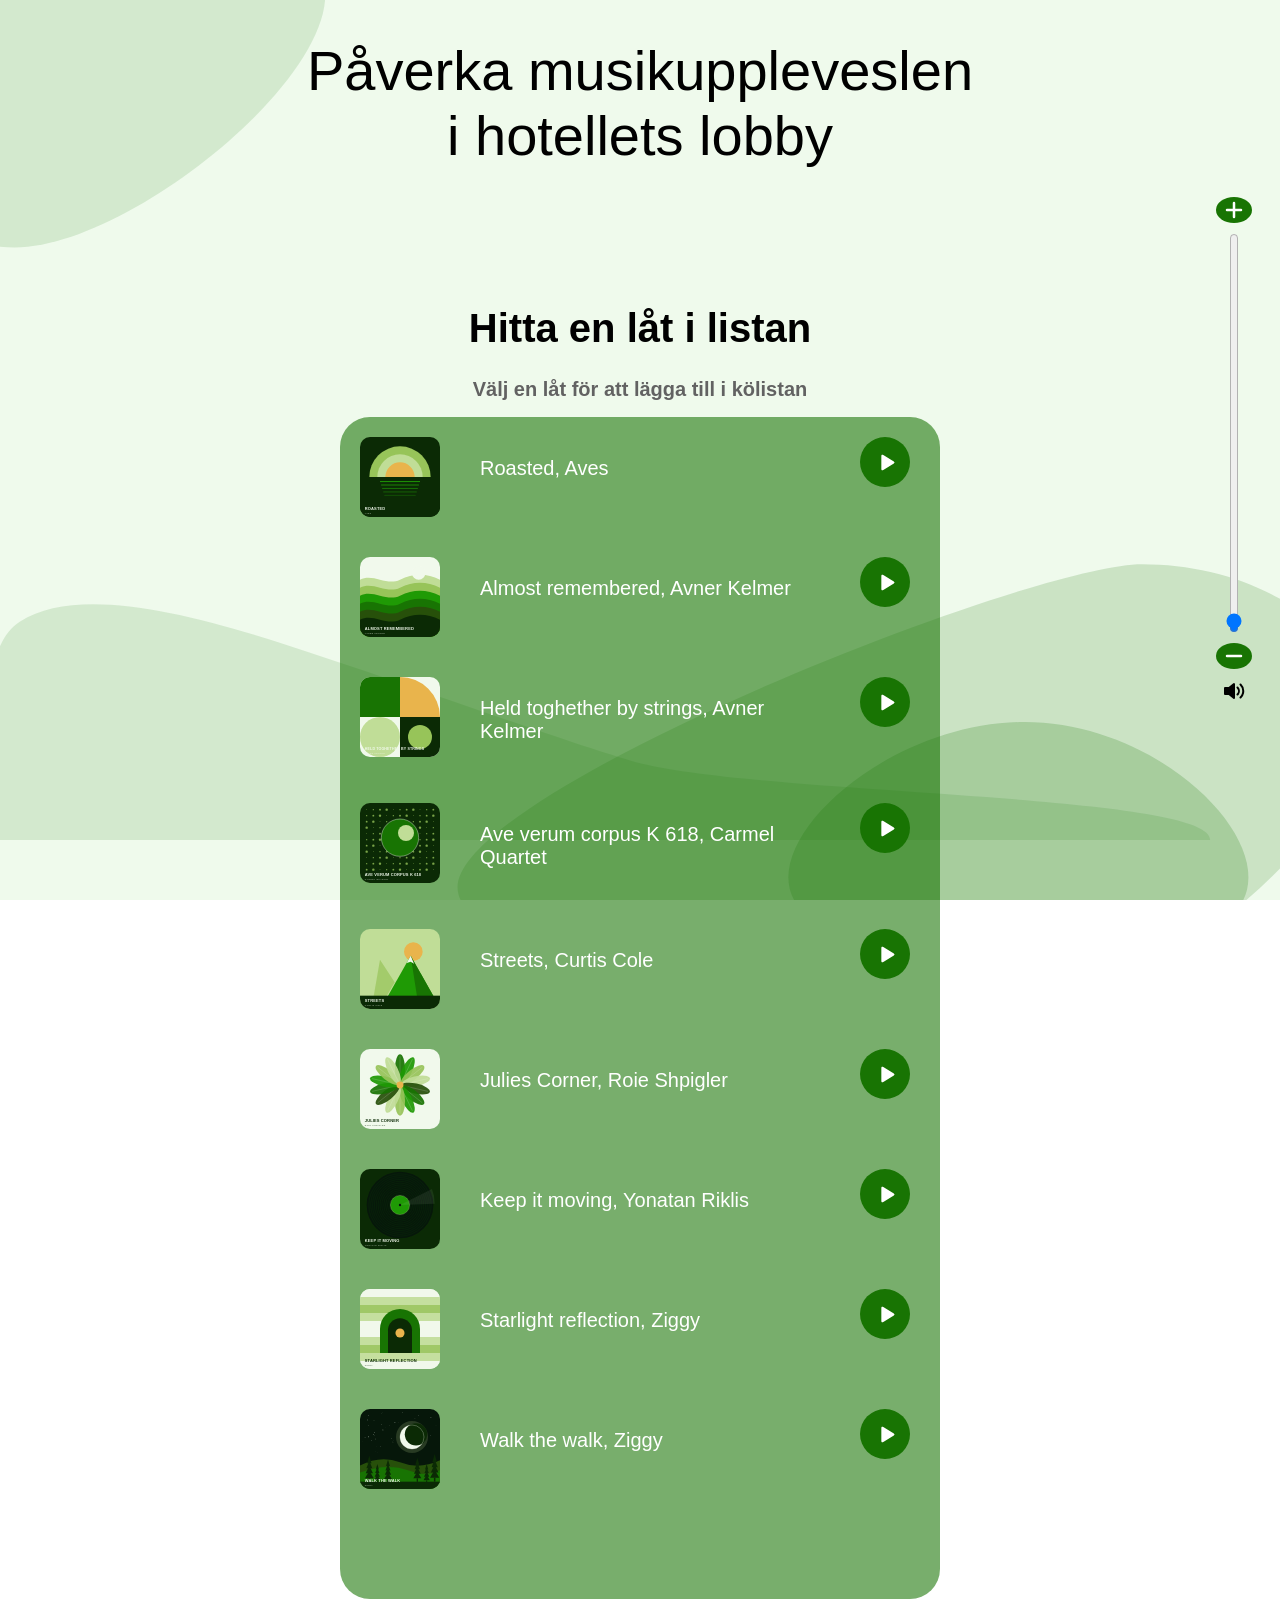
==== index.html @ 9c196db1 "Initial commit" ====
<!DOCTYPE html>
<html lang="en">

<head>
    <meta charset="UTF-8">
    <meta name="viewport" content="width=device-width, initial-scale=1.0">
    <link rel="stylesheet" href="style.css">
    <script src="main.js" type="module"></script>
    <title>Document</title>
</head>

<body>
    <div id="innehåll">
        <h1 id="h1">Påverka musikuppleveslen <br>i hotellets lobby</h1>
        <div id="search-container">
            <div id="volym">
                <button id="plus"><img src="bilder/plus.svg"></button>
                <input id="volume" type="range" id="volume-slider" min="0" max="100" step="0.01" value="1">
                <button id="minus"><img src="bilder/minus.svg"></button>
                <img id="volym-ikon" src="bilder/volym.svg">
            </div>
            <div id="låtförslag">
                <h1 id="låth1">Hitta en låt i listan</h1>
                <h2>Välj en låt för att lägga till i kölistan</h2>
                <div id="card-container"></div>
                <div id="msg" class="hidden"></div>
                <div id="spelad-låt" class="hidden">
                    <div id="spelad-rad">
                    <img id="spelad-bild" src="" alt="">
                    <span id="spelad-titel"></span>
                    <div class="progress-wrap">
                        <span id="tid-nu">0:00</span>
                        <input type="range" id="progress" min="20" max="50" step="1" value="0" disabled>
                        <span id="tid-kvar">0:00</span>
                        </div>
                        <div id="kö-knapp">
                            <img src="bilder/ko.svg" id="kö">
                            <span id="kö-räknare" class="hidden">0</span>
                        </div>
                    </div>
                    <div id="kö-lista" class="hidden">
                    <p>Kölistan:</p>
                    <ul id="kö-li"></ul>
                    </div>
                </div>
            </div>
</body>

</html>
---- style.css ----
body {
  margin: 0;
  min-height: 100vh;
  display: flex;
  justify-content: center;
  align-items: flex-start;
  font-family: geneva, sans-serif;
  background-image: url('bilder/bakgrund.svg');
  background-size: cover;
  background-attachment: fixed;
}

#innehåll {
  display: flex;
  flex-direction: column;
  align-items: center;
  gap: 24px;
  box-sizing: border-box;
}

.new-card{
  background-color: #187403;
  height: 70px;
  border-radius: 24px;
}

#msg.hidden{
display: none;
}

#msg{
  position: fixed;
  bottom: 80px;
  margin-left: 550px;
  background-color: #105002cb;
  color: #ffffff;
  width: 400px;
  height: 50px;
  display: flex;
  align-items: center;
  justify-content: center;
  border-radius: 24px;
}

#kö-li {
  max-height: 200px;
  overflow-y: auto;
  list-style: none;
}

#kö-lista li {
  padding: 6px;
}

.hidden {
  display: none;
}

#h1 {
  font-size: 3.5rem;
  font-weight: 500;
  color: #000000;
}

#låth1{
  font-size: 2.5rem;
}

form {
  width: 100%;
  max-width: 584px;
}

#search {
  width: 500px;
  height: 46px;
  padding: 0 20px;
  font-size: 16px;
  border: 1px solid #dfe1e5;
  border-radius: 24px;
  outline: none;
}

#search:hover {
  border-color: transparent;
  box-shadow: 0 1px 6px rgba(32, 33, 36, 0.28);
}

#next-side {
  padding: 0;
  background: #187403;
  cursor: pointer;
  border: 1px solid #187403;
  border-radius: 24px;
  width: 200px;
}

#next-side a {
  display: block;
  padding: 10px 16px;
  font-size: 14px;
  color: #e2e8e8;
  text-decoration: none;
}

#next-side:hover {
  border-color: #5a5b5d;
}

search-results {
  list-style: none;
  padding: 0;
  margin: 0;
  width: 100%;
  max-width: 584px;
}

#volym {
  position: fixed;
  top: 50%;
  right: 20px;
  transform: translateY(-50%);
  display: flex;
  flex-direction: column;
  align-items: center;
  gap: 10px;
  padding: 14px 8px;
  border-radius: 30px;
}

#plus,
#minus {
  border-radius: 50%;
  background-color: #18740304;
  background-color: #187403;
  border-radius: 50%;
  border: none;
  display: flex;
}

#volume {
  writing-mode: vertical-lr;
  direction: rtl;
  width: 20px;
  height: 400px;
  margin: 0;
}

#search-container {
  display: flex;
  flex-direction: column;
  align-items: center;
  max-width: 100%;
  width: 500px;
}

#search-results {
  display: flex;
  padding: 0;
  flex-direction: column;
  align-items: center;
  gap: 16px;
  width: 100%;
  background-color: #fefffd;
  box-shadow: 0 1px 6px rgba(32, 33, 36, 0.132);
  border-radius: 15px;
  margin-top: 0;
}

#search-results li {
  width: 490px;
  padding: 12px;
  box-sizing: border-box;
  display: flex;
  justify-content: space-between;
  align-items: center;
  border-radius: 15px;
  color: #000000;
}

#search-results button {
  border-radius: 50%;
  background-color: #187403;
  border: none;
  justify-content: center;
  display: flex;
  align-items: center;
}

#card-container {
  width: 600px;
  background-color: #18740394;
  margin: auto;
  border-radius: 30px;
  padding-bottom: 90px;
}

.card {
  display: grid;
  grid-template-columns: 80px 1fr 60px;
  grid-template-areas: "image title play-button";
  padding: 20px;
  gap: 20px;
}

.card p {
  color: #ffffff;
  margin: 20px;
  font-size: 20px;
}

.card img {
  object-fit: cover;
  border-radius: 10px;
  grid-area: image;
  height: 80px;
}

.card button {
  width: 50px;
  height: 50px;
  padding: 0;
  border: none;
  background-color: #187403;
  border-radius: 50%;
  display: flex;
  align-items: center;
  justify-content: center;
}

.card button .playBtn {
  width: 25px;
  height: 25px;
  object-fit: contain;
  display: block;
}

.card button .köIkon {
  width: 25px;
  height: 25px;
  object-fit: contain;
  display: block;
}

.card>img {
  object-fit: cover;
  border-radius: 10px;
  grid-area: image;
  height: 80px;
}

h1,
h2 {
  text-align: center;
}

h2 {
  color: #626262;
  font-size: 20px;
}

#start-side {
  padding: 0;
  background: #187403;
  cursor: pointer;
  border: 1px solid #187403;
  border-radius: 24px;
  width: 200px;
}

#start-side a {
  display: block;
  padding: 10px 16px;
  font-size: 14px;
  color: #e2e8e8;
  text-decoration: none;
}

#start-side:hover {
  background: #187403;
}

#spelad-låt {
  position: fixed;
  left: 0;
  right: 0;
  bottom: 0;
  display: flex;
  background: #1c3a0d;
  color: #ffffff;
  z-index: 10;
  flex-direction: column;
}

#spelad-rad {
  display: flex;
  flex-direction: row;
  padding: 10px 24px;
  gap: 16px;
  align-items: center;
}

.låten-spelas {
  background-color: #187403;
}

#spelad-låt.hidden {
  display: none;
}

#spelad-bild {
  width: 48px;
  height: 48px;
  border-radius: 6px;
  object-fit: cover;
  flex-shrink: 0;
}

#spelad-titel {
  font-size: 14px;
  width: 200px;
  white-space: nowrap;
  overflow: hidden;
  text-overflow: ellipsis;
  flex-shrink: 0;
}

.progress-wrap {
  flex: 1;
  display: flex;
  align-items: center;
  gap: 10px;
  font-size: 11px;
  font-variant-numeric: tabular-nums;
  /* siffrorna hoppar inte i sidled */
}

#spelad-knapp {
  width: 40px;
  height: 40px;
  border: none;
  border-radius: 50%;
  background: transparent;
  color: #ffffff;
  font-size: 22px;
  cursor: pointer;
  flex-shrink: 0;
}

#progress {
  width: 900px;
  margin: 0;
}

#låtförslag {
  margin-top: 50px;
}
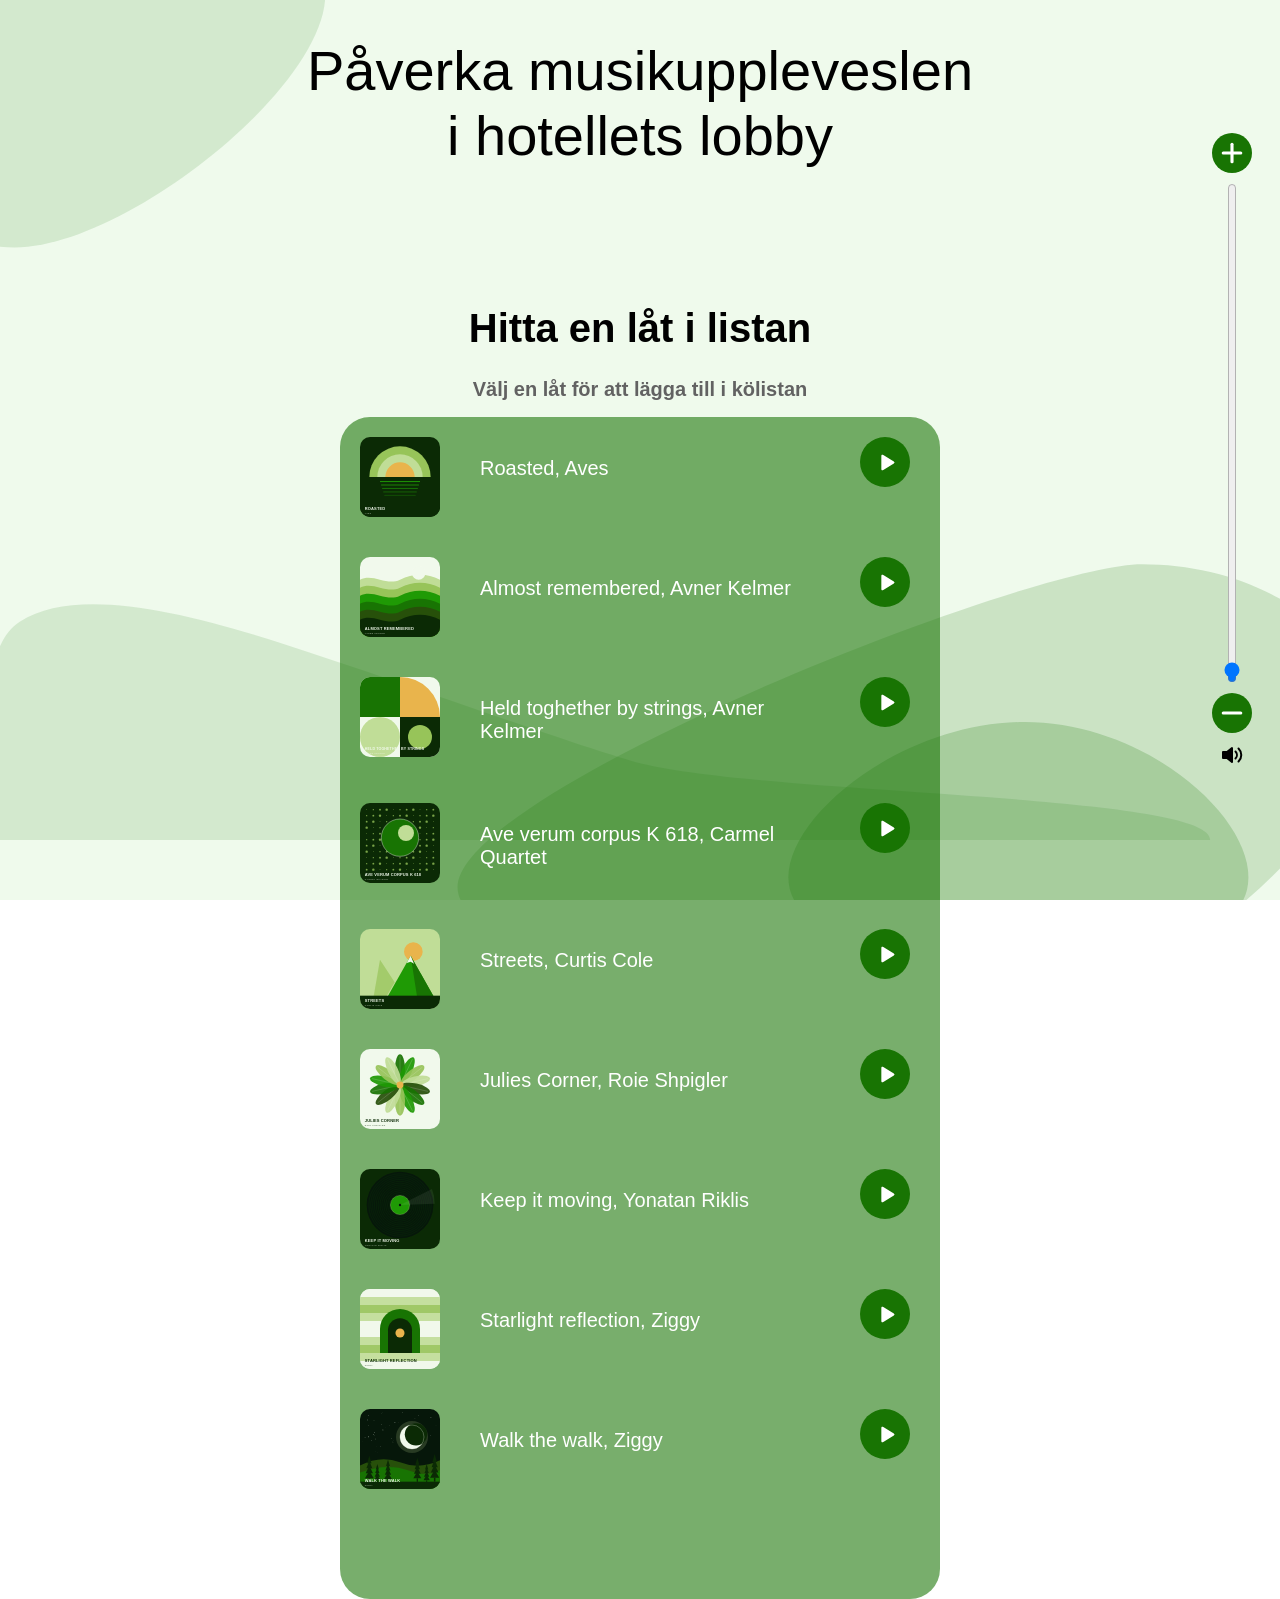
==== commit 8d86fb16: "add last changes" ====
--- a/index.html
+++ b/index.html
@@ -15,7 +15,7 @@
         <div id="search-container">
             <div id="volym">
                 <button id="plus"><img src="bilder/plus.svg"></button>
-                <input id="volume" type="range" id="volume-slider" min="0" max="100" step="0.01" value="1">
+                <input id="volume" type="range" id="volume-slider" min="0" max="100" step="1" value="1">
                 <button id="minus"><img src="bilder/minus.svg"></button>
                 <img id="volym-ikon" src="bilder/volym.svg">
             </div>
@@ -40,7 +40,7 @@
                     </div>
                     <div id="kö-lista" class="hidden">
                     <p>Kölistan:</p>
-                    <ul id="kö-li"></ul>
+                    <ol id="kö-li"></ol>
                     </div>
                 </div>
             </div>
--- a/style.css
+++ b/style.css
@@ -19,7 +19,7 @@
 }
 
 .new-card{
-  background-color: #187403;
+  background-color: #1874038a;
   height: 70px;
   border-radius: 24px;
 }
@@ -32,20 +32,20 @@
   position: fixed;
   bottom: 80px;
   margin-left: 550px;
-  background-color: #105002cb;
-  color: #ffffff;
+  background-color: #fffffff4;
+  color: #000000;
   width: 400px;
   height: 50px;
   display: flex;
   align-items: center;
   justify-content: center;
-  border-radius: 24px;
+  border-radius: 10px;
+  box-shadow: 0 8px 30px rgb(0, 0, 0, 0.15);
 }
 
 #kö-li {
   max-height: 200px;
   overflow-y: auto;
-  list-style: none;
 }
 
 #kö-lista li {
@@ -130,19 +130,30 @@
 
 #plus,
 #minus {
+  width: 40px;
+  height: 40px;
   border-radius: 50%;
-  background-color: #18740304;
   background-color: #187403;
-  border-radius: 50%;
   border: none;
   display: flex;
+  align-items: center;
+  justify-content: center;
+}
+
+#plus img, #minus img{
+  width: 30px;
+  height: 30px;
+}
+
+#plus.plus_tryck, #minus.minus_tryck{
+  background-color: #1c3a0d;
 }
 
 #volume {
   writing-mode: vertical-lr;
   direction: rtl;
   width: 20px;
-  height: 400px;
+  height: 500px;
   margin: 0;
 }
 
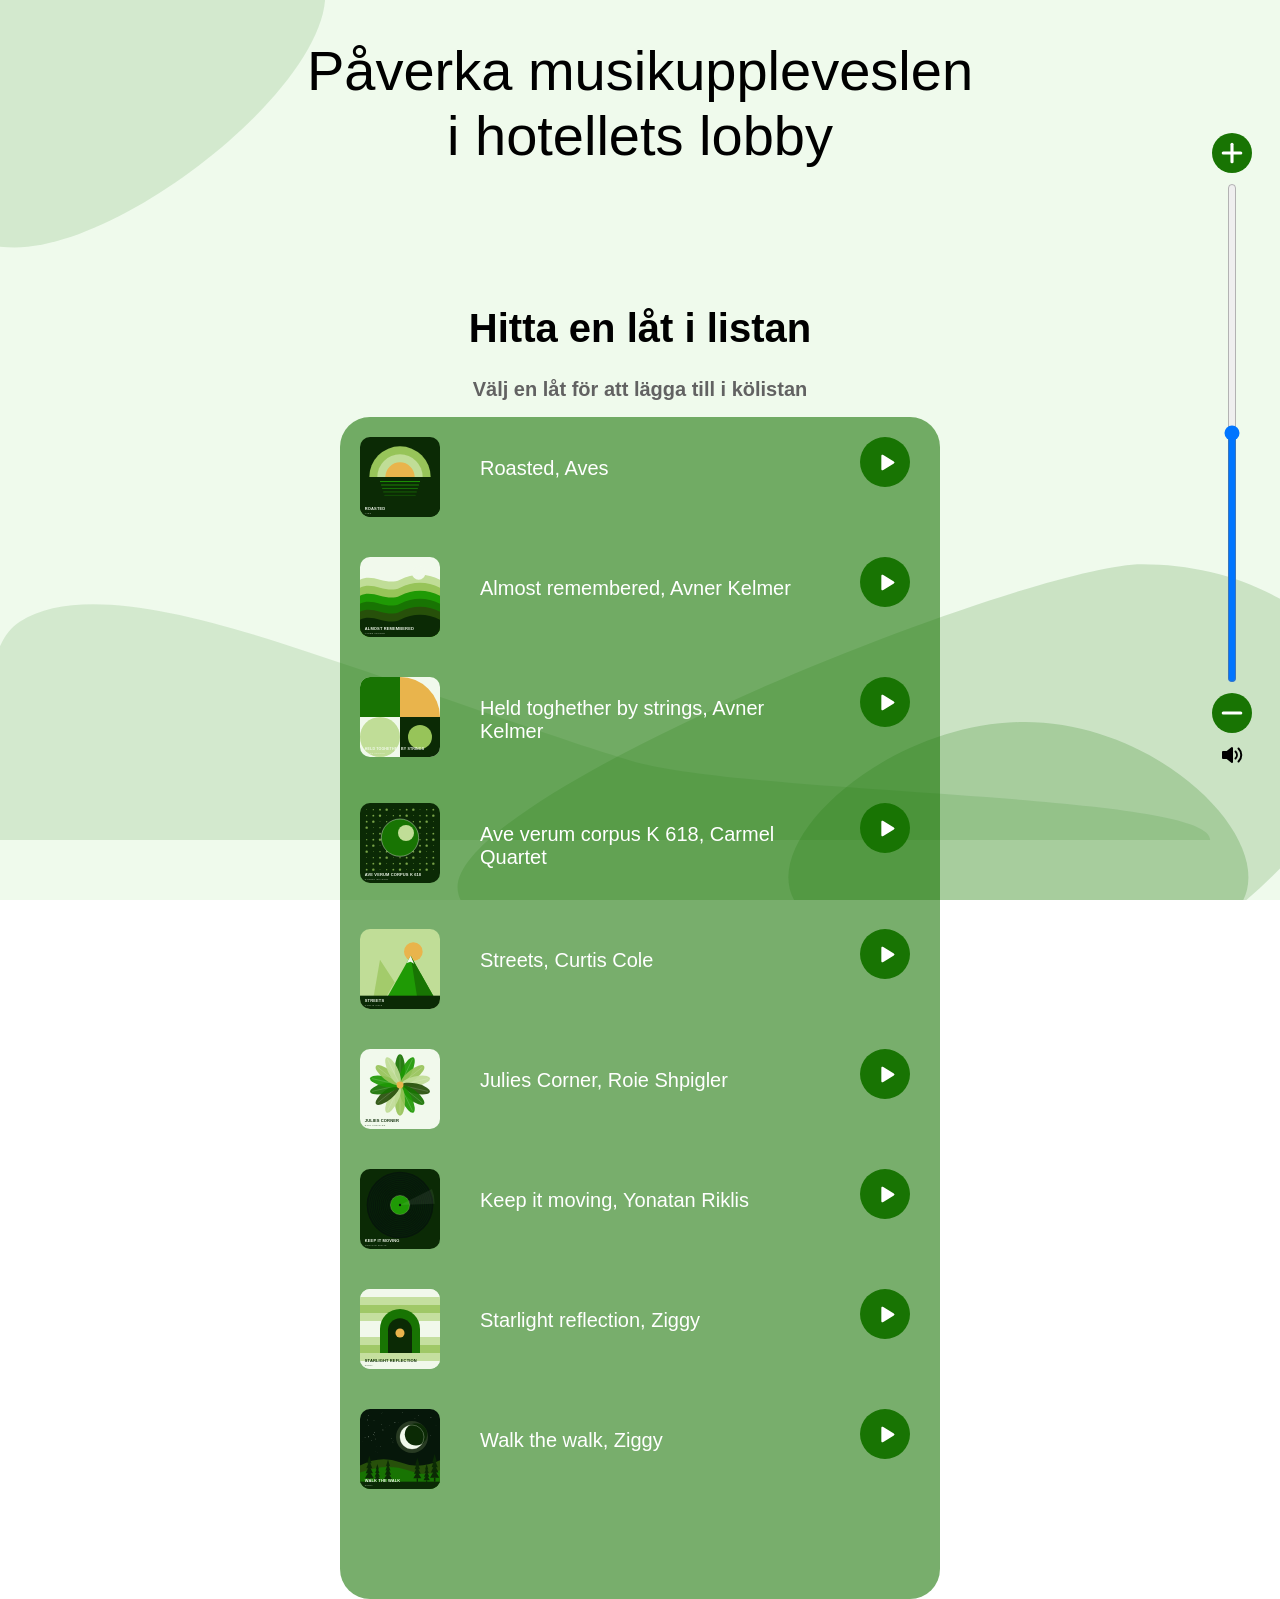
==== commit f5b4970c: "add changes" ====
--- a/index.html
+++ b/index.html
@@ -15,7 +15,7 @@
         <div id="search-container">
             <div id="volym">
                 <button id="plus"><img src="bilder/plus.svg"></button>
-                <input id="volume" type="range" id="volume-slider" min="0" max="100" step="1" value="1">
+                <input id="volume" type="range" id="volume-slider" min="20" max="50" step="1" value="35">
                 <button id="minus"><img src="bilder/minus.svg"></button>
                 <img id="volym-ikon" src="bilder/volym.svg">
             </div>
@@ -30,7 +30,7 @@
                     <span id="spelad-titel"></span>
                     <div class="progress-wrap">
                         <span id="tid-nu">0:00</span>
-                        <input type="range" id="progress" min="20" max="50" step="1" value="0" disabled>
+                        <input type="range" id="progress" min="0" max="1" step="any" value="0" disabled>
                         <span id="tid-kvar">0:00</span>
                         </div>
                         <div id="kö-knapp">
--- a/style.css
+++ b/style.css
@@ -51,6 +51,21 @@
 #kö-lista li {
   padding: 6px;
 }
+#kö-knapp {
+  width: 45px;
+  height: 45px;
+  border-radius: 50%;
+  background-color: #187403d8;
+  border: none;
+  display: flex;
+  align-items: center;
+  justify-content: center;
+}
+
+#kö-knapp img {
+  width: 20px;
+  height: 20px;
+}
 
 .hidden {
   display: none;
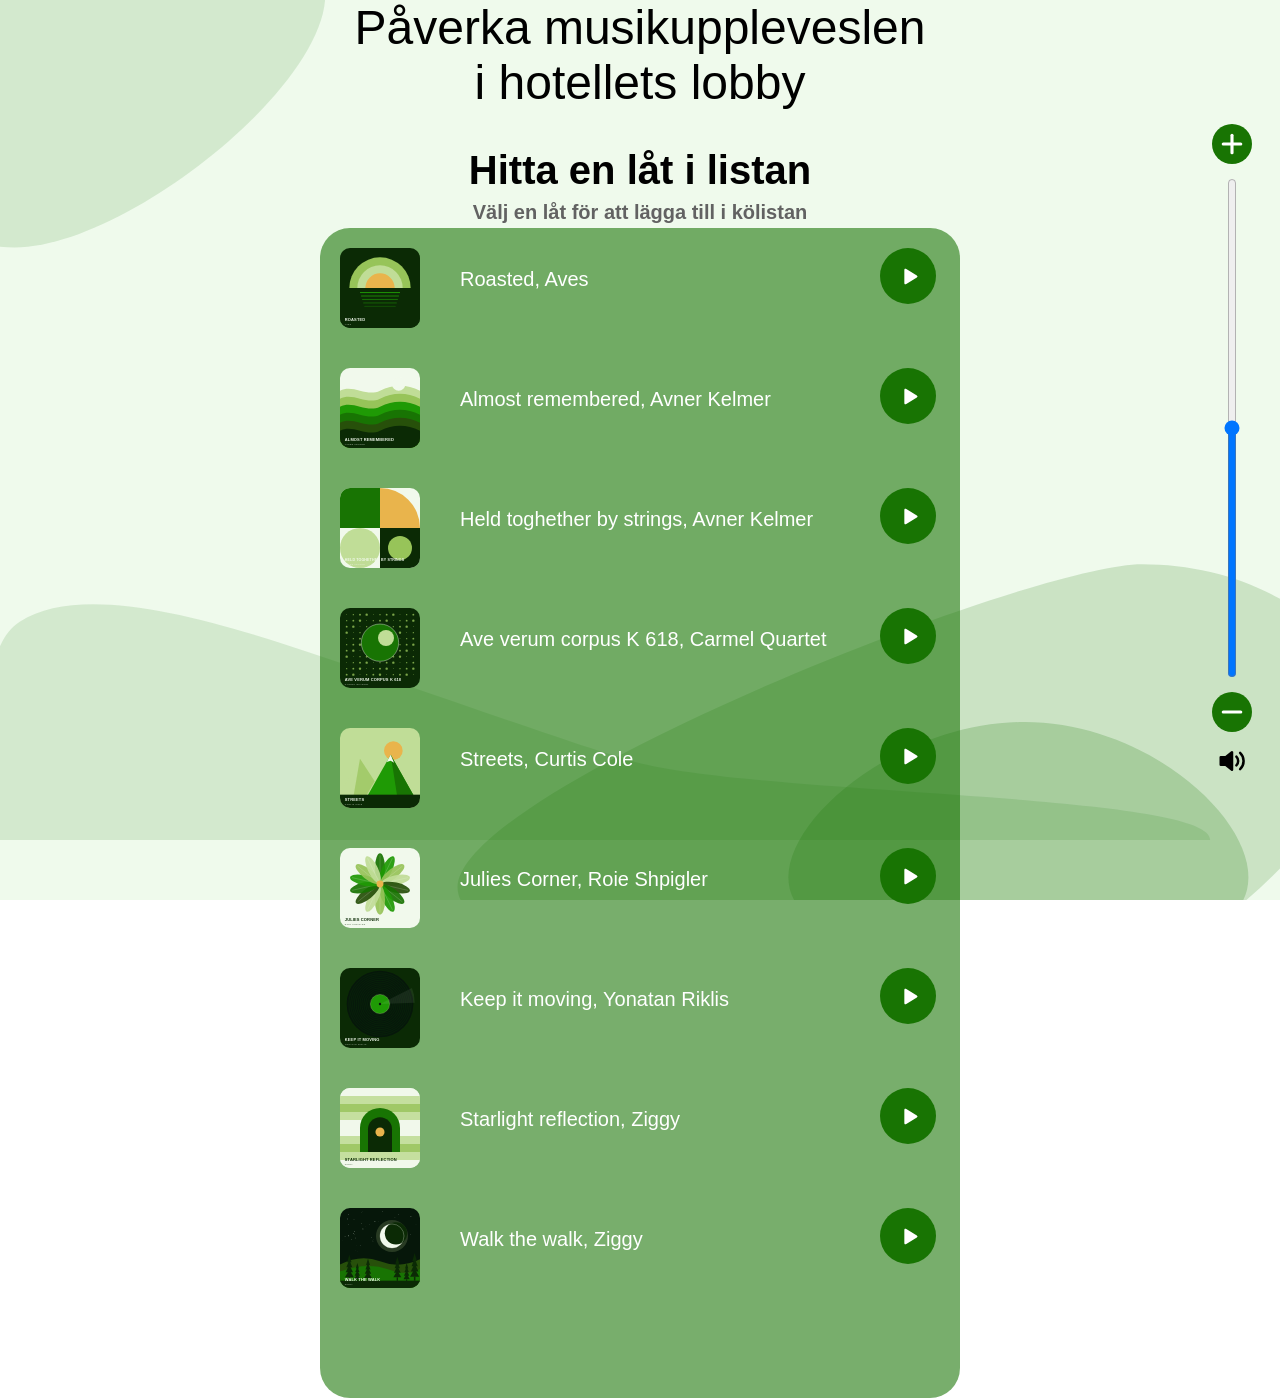
==== commit 274cc6df: "add ändringar" ====
--- a/index.html
+++ b/index.html
@@ -15,7 +15,7 @@
         <div id="search-container">
             <div id="volym">
                 <button id="plus"><img src="bilder/plus.svg"></button>
-                <input id="volume" type="range" id="volume-slider" min="20" max="50" step="1" value="35">
+                <input id="volume" type="range" min="20" max="50" step="1" value="35">
                 <button id="minus"><img src="bilder/minus.svg"></button>
                 <img id="volym-ikon" src="bilder/volym.svg">
             </div>
@@ -44,6 +44,7 @@
                     </div>
                 </div>
             </div>
+        </div>
 </body>
 
 </html>
--- a/style.css
+++ b/style.css
@@ -14,7 +14,7 @@
   display: flex;
   flex-direction: column;
   align-items: center;
-  gap: 24px;
+  gap: 20px;
   box-sizing: border-box;
 }
 
@@ -31,7 +31,8 @@
 #msg{
   position: fixed;
   bottom: 80px;
-  margin-left: 550px;
+  left: 70%;
+  transform: translateX(-50%);
   background-color: #fffffff4;
   color: #000000;
   width: 400px;
@@ -72,13 +73,15 @@
 }
 
 #h1 {
-  font-size: 3.5rem;
+  font-size: 3rem;
   font-weight: 500;
   color: #000000;
+  margin: 0 0 8px 0;
 }
 
 #låth1{
   font-size: 2.5rem;
+  margin: 0 0 8px 0;
 }
 
 form {
@@ -138,9 +141,14 @@
   display: flex;
   flex-direction: column;
   align-items: center;
-  gap: 10px;
+  gap: 14px;
   padding: 14px 8px;
   border-radius: 30px;
+  max-height: 80vh;
+}
+#volym img {
+  width: 30px;
+  height: 30px;
 }
 
 #plus,
@@ -177,7 +185,7 @@
   flex-direction: column;
   align-items: center;
   max-width: 100%;
-  width: 500px;
+  width: 560px;
 }
 
 #search-results {
@@ -194,7 +202,7 @@
 }
 
 #search-results li {
-  width: 490px;
+  width: 560px;
   padding: 12px;
   box-sizing: border-box;
   display: flex;
@@ -214,7 +222,7 @@
 }
 
 #card-container {
-  width: 600px;
+  width: 640px;
   background-color: #18740394;
   margin: auto;
   border-radius: 30px;
@@ -243,8 +251,8 @@
 }
 
 .card button {
-  width: 50px;
-  height: 50px;
+  width: 56px;
+  height: 56px;
   padding: 0;
   border: none;
   background-color: #187403;
@@ -283,6 +291,7 @@
 h2 {
   color: #626262;
   font-size: 20px;
+  margin: 4px 0;
 }
 
 #start-side {
@@ -344,7 +353,7 @@
 
 #spelad-titel {
   font-size: 14px;
-  width: 200px;
+  width: 160px;
   white-space: nowrap;
   overflow: hidden;
   text-overflow: ellipsis;
@@ -374,10 +383,11 @@
 }
 
 #progress {
-  width: 900px;
+  flex: 1;
+  width: 100%;
   margin: 0;
 }
 
 #låtförslag {
-  margin-top: 50px;
+  margin-top: 10px;
 }
